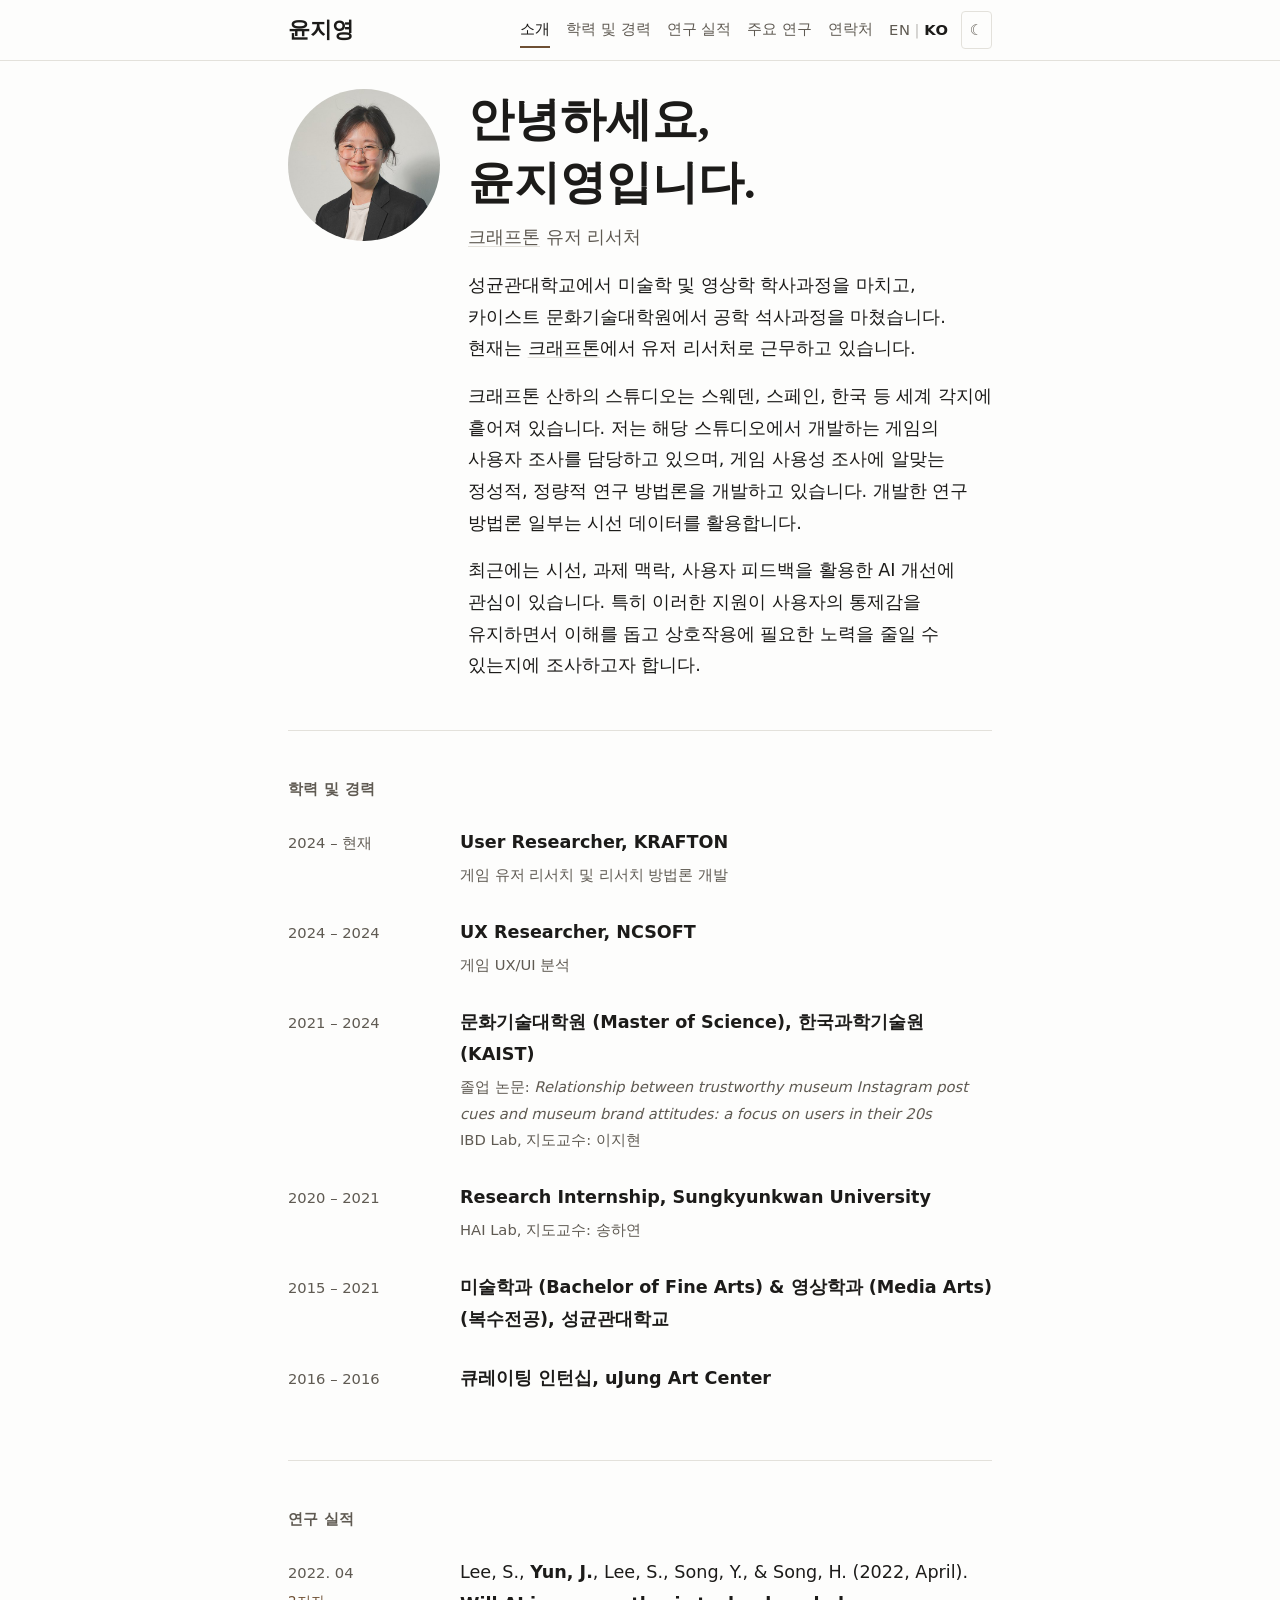
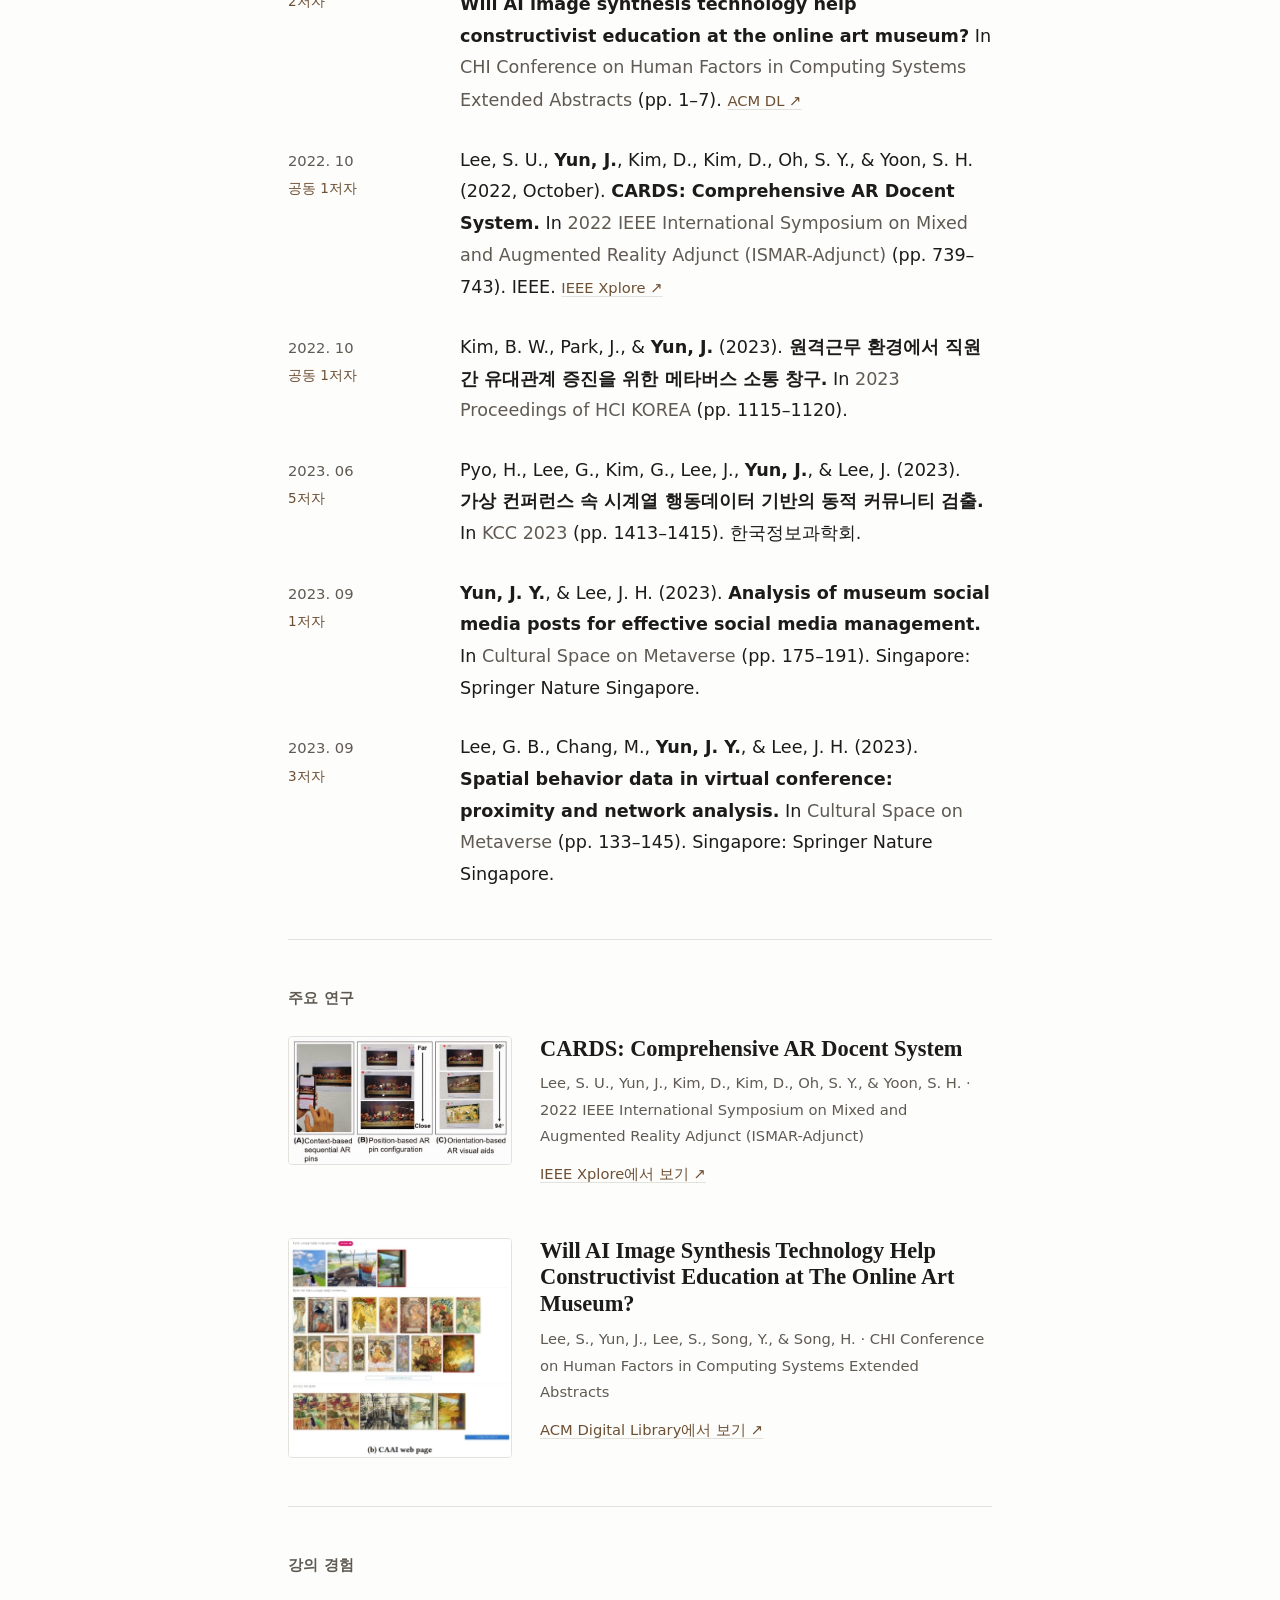
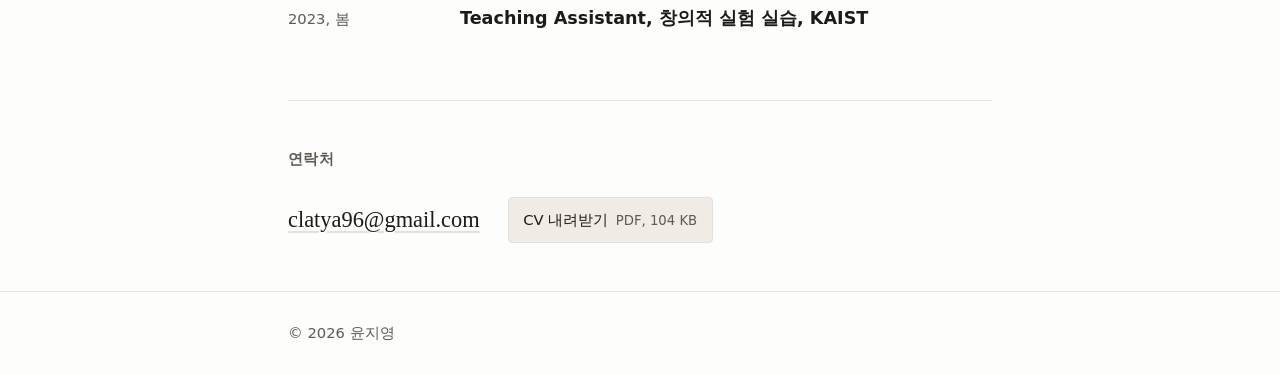
==== ko/index.html @ d7d8d095 "Initial portfolio site Static bilingual portfolio migrated from Notion, built for GitHub Pages at cl" ====
<!DOCTYPE html>
<html lang="ko">
<head>
<meta charset="utf-8">
<meta name="viewport" content="width=device-width, initial-scale=1">

<title>윤지영 &mdash; 유저 리서처</title>
<meta name="description" content="윤지영은 크래프톤의 유저 리서처로, 게임 유저 리서치 방법론과 시선 데이터, 행동 데이터를 연구합니다.">
<meta name="author" content="윤지영">

<link rel="canonical" href="https://clatya96.github.io/ko/">
<link rel="alternate" hreflang="en" href="https://clatya96.github.io/">
<link rel="alternate" hreflang="ko" href="https://clatya96.github.io/ko/">
<link rel="alternate" hreflang="x-default" href="https://clatya96.github.io/">

<meta property="og:type" content="profile">
<meta property="og:title" content="윤지영 &mdash; 유저 리서처">
<meta property="og:description" content="크래프톤 유저 리서처. 게임 유저 리서치 방법론, 시선 데이터, 행동 데이터.">
<meta property="og:url" content="https://clatya96.github.io/ko/">
<meta property="og:image" content="https://clatya96.github.io/assets/profile.jpg">
<meta property="og:locale" content="ko_KR">
<meta property="og:locale:alternate" content="en_US">
<meta name="twitter:card" content="summary">

<link rel="icon" type="image/svg+xml" href="../favicon.svg">

<!-- 테마 부트스트랩: 스타일시트보다 먼저 실행되어야 첫 페인트 전에
     data-theme 이 적용되고, 다크 모드에서 흰 화면이 번쩍이지 않습니다. -->
<script>
  try {
    var t = localStorage.getItem("theme");
    if (t) document.documentElement.setAttribute("data-theme", t);
  } catch (e) {}
</script>

<link rel="stylesheet" href="../css/style.css">

<script type="application/ld+json">
{
  "@context": "https://schema.org",
  "@type": "Person",
  "name": "윤지영",
  "alternateName": "Jiyoung Yun",
  "jobTitle": "유저 리서처",
  "email": "mailto:clatya96@gmail.com",
  "url": "https://clatya96.github.io/ko/",
  "image": "https://clatya96.github.io/assets/profile.jpg",
  "worksFor": { "@type": "Organization", "name": "KRAFTON", "url": "https://krafton.com" },
  "alumniOf": [
    { "@type": "CollegeOrUniversity", "name": "한국과학기술원 (KAIST)" },
    { "@type": "CollegeOrUniversity", "name": "성균관대학교" }
  ],
  "knowsAbout": ["게임 유저 리서치", "사용자 경험 연구", "시선 추적", "행동 데이터 분석", "인간-컴퓨터 상호작용"],
  "knowsLanguage": ["ko", "en"]
}
</script>
</head>

<body>
<a class="skip-link" href="#main">본문으로 건너뛰기</a>

<header class="site-header">
  <div class="site-header__inner">
    <a class="site-header__name" href="#main">윤지영</a>

    <nav class="site-nav" aria-label="섹션">
      <a href="#about">소개</a>
      <a href="#education">학력 및 경력</a>
      <a href="#publications">연구 실적</a>
      <a href="#featured">주요 연구</a>
      <a href="#contact">연락처</a>
    </nav>

    <div class="site-header__tools">
      <p class="lang-switch">
        <a href="../" hreflang="en" lang="en">EN</a>
        <span class="lang-switch__sep" aria-hidden="true">|</span>
        <span aria-current="true">KO</span>
      </p>
      <button class="theme-toggle" type="button" aria-pressed="false" aria-label="다크 모드로 전환">
        <span aria-hidden="true">&#9790;</span>
      </button>
    </div>
  </div>
</header>

<main id="main" class="wrap">

  <!-- ===================== 소개 ===================== -->
  <section class="section" id="about" aria-labelledby="about-h">
    <h2 class="visually-hidden" id="about-h">소개</h2>

    <div class="about">
      <img class="about__photo" src="../assets/profile.jpg" alt="윤지영 프로필 사진"
           width="512" height="512" loading="eager" decoding="async">

      <div class="about__text">
        <h1 class="about__name">안녕하세요, 윤지영입니다.</h1>
        <p class="about__role"><a href="https://krafton.com">크래프톤</a> 유저 리서처</p>

        <p>성균관대학교에서 미술학 및 영상학 학사과정을 마치고, 카이스트 문화기술대학원에서
          공학 석사과정을 마쳤습니다. 현재는 <a href="https://krafton.com">크래프톤</a>에서
          유저 리서처로 근무하고 있습니다.</p>

        <p>크래프톤 산하의 스튜디오는 스웨덴, 스페인, 한국 등 세계 각지에 흩어져 있습니다.
          저는 해당 스튜디오에서 개발하는 게임의 사용자 조사를 담당하고 있으며, 게임 사용성
          조사에 알맞는 정성적, 정량적 연구 방법론을 개발하고 있습니다. 개발한 연구 방법론
          일부는 시선 데이터를 활용합니다.</p>

        <p>최근에는 시선, 과제 맥락, 사용자 피드백을 활용한 AI 개선에 관심이 있습니다. 특히
          이러한 지원이 사용자의 통제감을 유지하면서 이해를 돕고 상호작용에 필요한 노력을 줄일
          수 있는지에 조사하고자 합니다.</p>
      </div>
    </div>
  </section>

  <!-- ===================== 학력 및 경력 ===================== -->
  <section class="section" id="education" aria-labelledby="education-h">
    <h2 class="section__title" id="education-h">학력 및 경력</h2>

    <dl class="timeline">
      <dt>2024 &ndash; 현재</dt>
      <dd>
        <span class="timeline__role">User Researcher, KRAFTON</span>
        <span class="timeline__detail">게임 유저 리서치 및 리서치 방법론 개발</span>
      </dd>

      <dt>2024 &ndash; 2024</dt>
      <dd>
        <span class="timeline__role">UX Researcher, NCSOFT</span>
        <span class="timeline__detail">게임 UX/UI 분석</span>
      </dd>

      <dt>2021 &ndash; 2024</dt>
      <dd>
        <span class="timeline__role">문화기술대학원 (Master of Science), 한국과학기술원 (KAIST)</span>
        <span class="timeline__detail">졸업 논문: <cite lang="en">Relationship between trustworthy
          museum Instagram post cues and museum brand attitudes: a focus on users in their
          20s</cite><br>IBD Lab, 지도교수: 이지현</span>
      </dd>

      <dt>2020 &ndash; 2021</dt>
      <dd>
        <span class="timeline__role">Research Internship, Sungkyunkwan University</span>
        <span class="timeline__detail">HAI Lab, 지도교수: 송하연</span>
      </dd>

      <dt>2015 &ndash; 2021</dt>
      <dd>
        <span class="timeline__role">미술학과 (Bachelor of Fine Arts) &amp; 영상학과 (Media Arts)
          (복수전공), 성균관대학교</span>
      </dd>

      <dt>2016 &ndash; 2016</dt>
      <dd>
        <span class="timeline__role">큐레이팅 인턴십, uJung Art Center</span>
      </dd>
    </dl>
  </section>

  <!-- ===================== 연구 실적 ===================== -->
  <section class="section" id="publications" aria-labelledby="publications-h">
    <h2 class="section__title" id="publications-h">연구 실적</h2>

    <ol class="pubs">
      <li class="pub">
        <p class="pub__meta">
          <time class="pub__date" datetime="2022-04">2022. 04</time>
          <span class="pub__role">2저자</span>
        </p>
        <p class="pub__cite" lang="en">
          Lee, S., <strong>Yun, J.</strong>, Lee, S., Song, Y., &amp; Song, H. (2022, April).
          <cite>Will AI image synthesis technology help constructivist education at the online
          art museum?</cite> In <span class="pub__venue">CHI Conference on Human Factors in
          Computing Systems Extended Abstracts</span> (pp. 1&ndash;7).
          <a class="pub__link" href="https://dl.acm.org/doi/10.1145/3491101.3519788">ACM DL &#8599;</a>
        </p>
      </li>

      <li class="pub">
        <p class="pub__meta">
          <time class="pub__date" datetime="2022-10">2022. 10</time>
          <span class="pub__role">공동 1저자</span>
        </p>
        <p class="pub__cite" lang="en">
          Lee, S. U., <strong>Yun, J.</strong>, Kim, D., Kim, D., Oh, S. Y., &amp; Yoon, S. H.
          (2022, October). <cite>CARDS: Comprehensive AR Docent System.</cite> In
          <span class="pub__venue">2022 IEEE International Symposium on Mixed and Augmented
          Reality Adjunct (ISMAR-Adjunct)</span> (pp. 739&ndash;743). IEEE.
          <a class="pub__link" href="https://ieeexplore.ieee.org/abstract/document/9974452">IEEE Xplore &#8599;</a>
        </p>
      </li>

      <li class="pub">
        <p class="pub__meta">
          <time class="pub__date" datetime="2022-10">2022. 10</time>
          <span class="pub__role">공동 1저자</span>
        </p>
        <p class="pub__cite">
          Kim, B. W., Park, J., &amp; <strong>Yun, J.</strong> (2023).
          <cite>원격근무 환경에서 직원 간 유대관계 증진을 위한 메타버스 소통 창구.</cite>
          In <span class="pub__venue">2023 Proceedings of HCI KOREA</span> (pp. 1115&ndash;1120).
        </p>
      </li>

      <li class="pub">
        <p class="pub__meta">
          <time class="pub__date" datetime="2023-06">2023. 06</time>
          <span class="pub__role">5저자</span>
        </p>
        <p class="pub__cite">
          Pyo, H., Lee, G., Kim, G., Lee, J., <strong>Yun, J.</strong>, &amp; Lee, J. (2023).
          <cite>가상 컨퍼런스 속 시계열 행동데이터 기반의 동적 커뮤니티 검출.</cite> In
          <span class="pub__venue">KCC 2023</span> (pp. 1413&ndash;1415). 한국정보과학회.
        </p>
      </li>

      <li class="pub">
        <p class="pub__meta">
          <time class="pub__date" datetime="2023-09">2023. 09</time>
          <span class="pub__role">1저자</span>
        </p>
        <p class="pub__cite" lang="en">
          <strong>Yun, J. Y.</strong>, &amp; Lee, J. H. (2023).
          <cite>Analysis of museum social media posts for effective social media
          management.</cite> In <span class="pub__venue">Cultural Space on Metaverse</span>
          (pp. 175&ndash;191). Singapore: Springer Nature Singapore.
        </p>
      </li>

      <li class="pub">
        <p class="pub__meta">
          <time class="pub__date" datetime="2023-09">2023. 09</time>
          <span class="pub__role">3저자</span>
        </p>
        <p class="pub__cite" lang="en">
          Lee, G. B., Chang, M., <strong>Yun, J. Y.</strong>, &amp; Lee, J. H. (2023).
          <cite>Spatial behavior data in virtual conference: proximity and network
          analysis.</cite> In <span class="pub__venue">Cultural Space on Metaverse</span>
          (pp. 133&ndash;145). Singapore: Springer Nature Singapore.
        </p>
      </li>
    </ol>
  </section>

  <!-- ===================== 주요 연구 ===================== -->
  <section class="section" id="featured" aria-labelledby="featured-h">
    <h2 class="section__title" id="featured-h">주요 연구</h2>

    <div class="featured">
      <article class="card">
        <div class="card__media">
          <img src="../assets/featured-cards.jpg"
               alt="맥락 기반 순차 AR 핀, 위치 기반 AR 핀 배치, 방향 기반 AR 시각 보조를 보여주는 세 개의 패널"
               width="550" height="317" loading="lazy" decoding="async">
        </div>
        <div>
          <h3 class="card__title" lang="en">CARDS: Comprehensive AR Docent System</h3>
          <p class="card__authors" lang="en">Lee, S. U., Yun, J., Kim, D., Kim, D., Oh, S. Y.,
            &amp; Yoon, S. H. &middot; 2022 IEEE International Symposium on Mixed and Augmented
            Reality Adjunct (ISMAR-Adjunct)</p>
          <p><a class="card__link" href="https://ieeexplore.ieee.org/abstract/document/9974452">
            IEEE Xplore에서 보기 &#8599;</a></p>
        </div>
      </article>

      <article class="card">
        <div class="card__media">
          <img src="../assets/featured-chi.jpg"
               alt="CAAI 웹 페이지 화면: 사진 선택 영역, 아르누보 화풍 참조 작품 그리드, 생성된 작품 갤러리"
               width="900" height="885" loading="lazy" decoding="async">
        </div>
        <div>
          <h3 class="card__title" lang="en">Will AI Image Synthesis Technology Help
            Constructivist Education at The Online Art Museum?</h3>
          <p class="card__authors" lang="en">Lee, S., Yun, J., Lee, S., Song, Y., &amp; Song, H.
            &middot; CHI Conference on Human Factors in Computing Systems Extended Abstracts</p>
          <p><a class="card__link" href="https://dl.acm.org/doi/10.1145/3491101.3519788">
            ACM Digital Library에서 보기 &#8599;</a></p>
        </div>
      </article>
    </div>
  </section>

  <!-- ===================== 강의 경험 ===================== -->
  <section class="section" id="teaching" aria-labelledby="teaching-h">
    <h2 class="section__title" id="teaching-h">강의 경험</h2>

    <dl class="timeline">
      <dt>2023, 봄</dt>
      <dd>
        <span class="timeline__role">Teaching Assistant, 창의적 실험 실습, KAIST</span>
      </dd>
    </dl>
  </section>

  <!-- ===================== 연락처 ===================== -->
  <section class="section" id="contact" aria-labelledby="contact-h">
    <h2 class="section__title" id="contact-h">연락처</h2>

    <div class="contact">
      <a class="contact__email" href="mailto:clatya96@gmail.com">clatya96@gmail.com</a>
      <a class="button" href="../assets/CV_JiyoungYun.pdf" type="application/pdf" target="_blank" rel="noopener">
        CV 내려받기 <span class="button__hint">PDF, 104&nbsp;KB</span>
      </a>
    </div>
  </section>

</main>

<footer class="site-footer">
  <div class="wrap">
    <p>&copy; 2026 윤지영</p>
  </div>
</footer>

<script src="../js/main.js" defer></script>
</body>
</html>
---- css/style.css ----
/* ==========================================================================
   Jiyoung Yun - portfolio
   Single stylesheet. No framework, no webfonts, no build step.
   Order: tokens -> normalize -> layout -> components -> utilities -> media
   ========================================================================== */

/* --------------------------------------------------------------------------
   1. Design tokens
   Everything visual is declared here, so colour and type changes happen in
   one place rather than being hunted through the file.
   -------------------------------------------------------------------------- */
:root {
  /* Type families. Korean faces are listed as fallbacks so Hangul renders in
     a matching style where installed; nothing is downloaded. */
  --font-display: ui-serif, Georgia, "Apple SD Gothic Neo", "Noto Serif KR", "Nanum Myeongjo", serif;
  --font-body: system-ui, -apple-system, "Segoe UI", Pretendard, "Noto Sans KR", "Malgun Gothic", sans-serif;

  /* Fluid type scale - interpolates between mobile and desktop, so there are
     no font-size media queries anywhere below. */
  --step--1: clamp(0.84rem, 0.81rem + 0.14vw, 0.92rem);
  --step-0:  clamp(1.00rem, 0.96rem + 0.20vw, 1.10rem);
  --step-1:  clamp(1.20rem, 1.12rem + 0.38vw, 1.40rem);
  --step-2:  clamp(1.50rem, 1.32rem + 0.85vw, 2.05rem);
  --step-3:  clamp(1.90rem, 1.55rem + 1.70vw, 2.90rem);

  /* Spacing */
  --space-3xs: 0.25rem;
  --space-2xs: 0.5rem;
  --space-xs:  0.75rem;
  --space-s:   1rem;
  --space-m:   1.75rem;
  --space-l:   3rem;
  --space-xl:  4.5rem;

  /* Colour - light theme */
  --bg:      #fdfdfc;
  --surface: #f5f4f1;
  --text:    #1c1b19;
  --muted:   #5f5a52;
  --rule:    #e3e1db;
  --accent:  #6d4f33;
  --accent-soft: #f0ebe4;

  --measure: 46rem;          /* about 72 characters at --step-0 */
  --radius: 4px;
  --header-h: 3.75rem;
}

/* Dark theme following the OS preference. The :not([data-theme="light"])
   selector means an explicit light choice from the toggle beats the system
   setting rather than fighting it. */
@media (prefers-color-scheme: dark) {
  :root:not([data-theme="light"]) {
    --bg:      #15171a;
    --surface: #1e2225;
    --text:    #e9e7e3;
    --muted:   #a9a49b;
    --rule:    #2f3438;
    --accent:  #d9b485;
    --accent-soft: #262b2e;
  }
}

/* Manual override, set by js/main.js and the inline head bootstrap. */
:root[data-theme="dark"] {
  --bg:      #15171a;
  --surface: #1e2225;
  --text:    #e9e7e3;
  --muted:   #a9a49b;
  --rule:    #2f3438;
  --accent:  #d9b485;
  --accent-soft: #262b2e;
}

/* --------------------------------------------------------------------------
   2. Normalize - short on purpose, no reset library
   -------------------------------------------------------------------------- */
*, *::before, *::after { box-sizing: border-box; }

html {
  -webkit-text-size-adjust: 100%;
  scroll-behavior: smooth;
  /* Anchor targets clear the sticky header instead of landing beneath it. */
  scroll-padding-top: calc(var(--header-h) + var(--space-s));
}

body {
  margin: 0;
  background: var(--bg);
  color: var(--text);
  font-family: var(--font-body);
  font-size: var(--step-0);
  line-height: 1.65;
  -webkit-font-smoothing: antialiased;
}

h1, h2, h3, h4 { font-family: var(--font-display); font-weight: 600; line-height: 1.2; margin: 0; }

p { margin: 0 0 var(--space-s); }
p:last-child { margin-bottom: 0; }

img { max-width: 100%; height: auto; display: block; }

a { color: inherit; text-decoration-color: var(--rule); text-underline-offset: 0.18em; }
a:hover { color: var(--accent); text-decoration-color: var(--accent); }

cite, em { font-style: italic; }
strong { font-weight: 650; }
ul, ol { margin: 0; padding: 0; list-style: none; }

/* Korean typography. Browsers break CJK at any character by default, which
   reads as broken mid-word; keep-all forces breaks at word boundaries. The
   overflow-wrap is the escape hatch so an unbreakable string still cannot
   cause horizontal scroll. Applied via :lang() so it also covers inline
   Korean appearing on the English page. */
:lang(ko) {
  word-break: keep-all;
  overflow-wrap: break-word;
  line-height: 1.8;
}

/* :lang() is a pseudo-class, so it outranks the bare h1-h4 selector above and
   would hand headings the 1.8 body leading. Restate it for headings. */
h1:lang(ko), h2:lang(ko), h3:lang(ko), h4:lang(ko) { line-height: 1.35; }

/* 0.1em tracking is right for uppercase Latin and far too loose for Hangul,
   which has no uppercase and already carries wide sidebearings. */
.section__title:lang(ko) { letter-spacing: 0.02em; }

/* --------------------------------------------------------------------------
   3. Layout
   -------------------------------------------------------------------------- */
.wrap {
  max-width: var(--measure);
  margin-inline: auto;
  padding-inline: var(--space-s);
}

.section { padding-block: var(--space-l); border-top: 1px solid var(--rule); }
.section:first-of-type { border-top: 0; padding-top: var(--space-m); }

/* Section heading: a small uppercase label with a rule above it, the
   academic-portfolio convention. */
.section__title {
  font-family: var(--font-body);
  font-size: var(--step--1);
  font-weight: 650;
  letter-spacing: 0.1em;
  text-transform: uppercase;
  color: var(--muted);
  margin-bottom: var(--space-m);
}

/* --------------------------------------------------------------------------
   4. Header
   -------------------------------------------------------------------------- */
.site-header {
  position: sticky;
  top: 0;
  z-index: 10;
  background: var(--bg);
  border-bottom: 1px solid var(--rule);
}

@supports (backdrop-filter: blur(8px)) {
  .site-header {
    background: color-mix(in srgb, var(--bg) 88%, transparent);
    backdrop-filter: saturate(1.4) blur(8px);
  }
}

.site-header__inner {
  max-width: var(--measure);
  margin-inline: auto;
  padding: var(--space-2xs) var(--space-s);
  display: flex;
  align-items: center;
  gap: var(--space-s);
  flex-wrap: wrap;
  min-height: var(--header-h);
}

.site-header__name {
  font-family: var(--font-display);
  font-size: var(--step-1);
  font-weight: 600;
  text-decoration: none;
  margin-right: auto;
  white-space: nowrap;
}

.site-nav { display: flex; gap: var(--space-s); font-size: var(--step--1); }

.site-nav a {
  text-decoration: none;
  color: var(--muted);
  padding-block: var(--space-3xs);
  border-bottom: 2px solid transparent;
  white-space: nowrap;
}

.site-nav a:hover { color: var(--text); }

/* Set by the scroll-spy in main.js. Styled off the ARIA attribute rather than
   a separate class, so the semantics and the visuals cannot drift apart. */
.site-nav a[aria-current="location"] {
  color: var(--text);
  border-bottom-color: var(--accent);
}

.site-header__tools {
  display: flex;
  align-items: center;
  gap: var(--space-xs);
  font-size: var(--step--1);
}

.lang-switch {
  display: flex;
  gap: var(--space-3xs);
  align-items: baseline;
  margin: 0;
  color: var(--muted);
  letter-spacing: 0.04em;
}

.lang-switch a { text-decoration: none; }
.lang-switch [aria-current] { color: var(--text); font-weight: 650; }
.lang-switch__sep { opacity: 0.4; }

.theme-toggle {
  font: inherit;
  line-height: 1;
  cursor: pointer;
  background: transparent;
  color: var(--muted);
  border: 1px solid var(--rule);
  border-radius: var(--radius);
  padding: 0.35em 0.55em;
}

.theme-toggle:hover { color: var(--text); border-color: var(--accent); }

/* --------------------------------------------------------------------------
   5. About
   -------------------------------------------------------------------------- */
.about {
  display: grid;
  grid-template-columns: 9.5rem 1fr;
  gap: var(--space-m);
  align-items: start;
}

.about__photo {
  width: 9.5rem;
  height: 9.5rem;
  border-radius: 50%;
  object-fit: cover;
  background: var(--surface);
}

.about__name { font-size: var(--step-3); margin-bottom: var(--space-2xs); }

.about__role {
  font-size: var(--step-0);
  color: var(--muted);
  margin-bottom: var(--space-s);
}

/* --------------------------------------------------------------------------
   6. Timeline (education & work, teaching)
   A <dl> styled as a two-column grid: the markup is a description list
   because date -> entry is exactly what a description list describes.
   -------------------------------------------------------------------------- */
.timeline {
  display: grid;
  grid-template-columns: 9rem 1fr;
  gap: var(--space-m);
}

.timeline dt {
  font-size: var(--step--1);
  font-variant-numeric: tabular-nums;
  color: var(--muted);
  padding-top: 0.2em;
}

.timeline dd { margin: 0; }

.timeline__role { display: block; font-weight: 650; }

.timeline__detail {
  display: block;
  color: var(--muted);
  font-size: var(--step--1);
  margin-top: var(--space-3xs);
}

/* --------------------------------------------------------------------------
   7. Publications
   -------------------------------------------------------------------------- */
.pubs { display: grid; gap: var(--space-m); }

.pub { display: grid; grid-template-columns: 9rem 1fr; gap: var(--space-m); }

.pub__meta {
  font-size: var(--step--1);
  color: var(--muted);
  margin: 0;
  padding-top: 0.2em;
}

.pub__date { display: block; font-variant-numeric: tabular-nums; }

.pub__role {
  display: block;
  font-size: 0.92em;
  color: var(--accent);
  margin-top: 0.15em;
}

.pub__cite { margin: 0; }
.pub__cite cite { font-style: normal; font-weight: 600; }
.pub__venue { color: var(--muted); }

.pub__link {
  display: inline-block;
  font-size: var(--step--1);
  color: var(--accent);
  margin-top: var(--space-3xs);
  white-space: nowrap;
}

/* --------------------------------------------------------------------------
   8. Featured cards
   -------------------------------------------------------------------------- */
.featured { display: grid; gap: var(--space-l); }

/* minmax(0, ...) is load-bearing here: without the zero minimum a wide image
   can blow out the grid track and cause horizontal overflow. */
.card {
  display: grid;
  grid-template-columns: minmax(0, 14rem) 1fr;
  gap: var(--space-m);
  align-items: start;
}

.card__media {
  background: var(--surface);
  border: 1px solid var(--rule);
  border-radius: var(--radius);
  overflow: hidden;
}

.card__media img { width: 100%; }

.card__title { font-size: var(--step-1); margin-bottom: var(--space-2xs); }

.card__authors {
  font-size: var(--step--1);
  color: var(--muted);
  margin-bottom: var(--space-2xs);
}

.card__link { font-size: var(--step--1); color: var(--accent); }

/* --------------------------------------------------------------------------
   9. Contact and CV
   -------------------------------------------------------------------------- */
.contact { display: flex; flex-wrap: wrap; gap: var(--space-m); align-items: center; }

.contact__email { font-size: var(--step-1); font-family: var(--font-display); }

.button {
  display: inline-flex;
  align-items: baseline;
  gap: 0.5em;
  font-size: var(--step--1);
  text-decoration: none;
  color: var(--text);
  background: var(--accent-soft);
  border: 1px solid var(--rule);
  border-radius: var(--radius);
  padding: 0.6em 1em;
}

.button:hover { color: var(--text); border-color: var(--accent); background: var(--surface); }
.button__hint { color: var(--muted); font-size: 0.9em; }

/* --------------------------------------------------------------------------
   10. Footer
   -------------------------------------------------------------------------- */
.site-footer {
  border-top: 1px solid var(--rule);
  padding-block: var(--space-m);
  font-size: var(--step--1);
  color: var(--muted);
}

.site-footer p { margin: 0; }

/* --------------------------------------------------------------------------
   11. Utilities and focus states
   -------------------------------------------------------------------------- */

/* Clip-rect pattern: present for screen readers and document structure,
   absent for sighted users. */
.visually-hidden {
  position: absolute !important;
  width: 1px;
  height: 1px;
  padding: 0;
  margin: -1px;
  overflow: hidden;
  clip: rect(0 0 0 0);
  clip-path: inset(50%);
  white-space: nowrap;
  border: 0;
}

.skip-link {
  position: absolute;
  left: var(--space-s);
  top: -100%;
  z-index: 20;
  background: var(--bg);
  color: var(--text);
  border: 1px solid var(--accent);
  border-radius: var(--radius);
  padding: var(--space-2xs) var(--space-s);
  text-decoration: none;
}

.skip-link:focus { top: var(--space-2xs); }

/* Never outline: none. */
:focus-visible { outline: 2px solid var(--accent); outline-offset: 3px; border-radius: 2px; }

/* --------------------------------------------------------------------------
   12. Media queries
   One layout breakpoint. Fluid type and minmax() handle the rest - stacking
   up breakpoints is where responsive CSS rots.
   -------------------------------------------------------------------------- */
@media (max-width: 40em) {
  :root { --header-h: auto; }

  .site-header__inner { padding-block: var(--space-2xs); row-gap: var(--space-2xs); }
  .site-header__name { font-size: var(--step-0); }
  .site-nav { order: 3; flex-basis: 100%; overflow-x: auto; gap: var(--space-xs); }

  .about { grid-template-columns: 1fr; gap: var(--space-s); }
  .about__photo { width: 7rem; height: 7rem; }

  .timeline, .pub, .card { grid-template-columns: 1fr; gap: var(--space-2xs); }

  .timeline dd { margin-bottom: var(--space-s); }
  .timeline dd:last-of-type { margin-bottom: 0; }

  .pubs { gap: var(--space-l); }
  .pub__meta { display: flex; gap: var(--space-2xs); align-items: baseline; }
  .pub__date, .pub__role { display: inline; margin: 0; }
  .pub__role::before { content: "\00b7\00a0"; }

  .card__media { max-width: 18rem; }
}

/* Honour the OS setting. The 0.01ms values keep transitionend and
   animationend handlers firing, which a hard disable would break. */
@media (prefers-reduced-motion: reduce) {
  html { scroll-behavior: auto; }
  *, *::before, *::after {
    animation-duration: 0.01ms !important;
    animation-iteration-count: 1 !important;
    transition-duration: 0.01ms !important;
  }
}

/* A printed copy should read as a CV handout: no chrome, URLs spelled out. */
@media print {
  :root { --bg: #fff; --text: #000; --muted: #444; --rule: #bbb; --accent: #000; }
  .site-header, .skip-link, .theme-toggle, .lang-switch, .site-footer { display: none !important; }
  body { font-size: 10.5pt; line-height: 1.45; }
  .wrap { max-width: none; padding: 0; }
  .section { padding-block: 0.6rem; break-inside: avoid; }
  .card, .pub, .timeline dd { break-inside: avoid; }
  .card__media { display: none; }
  .card { grid-template-columns: 1fr; }
  a[href^="http"]::after { content: " (" attr(href) ")"; font-size: 0.85em; color: #555; word-break: break-all; }
  .about__photo { width: 6rem; height: 6rem; }
}
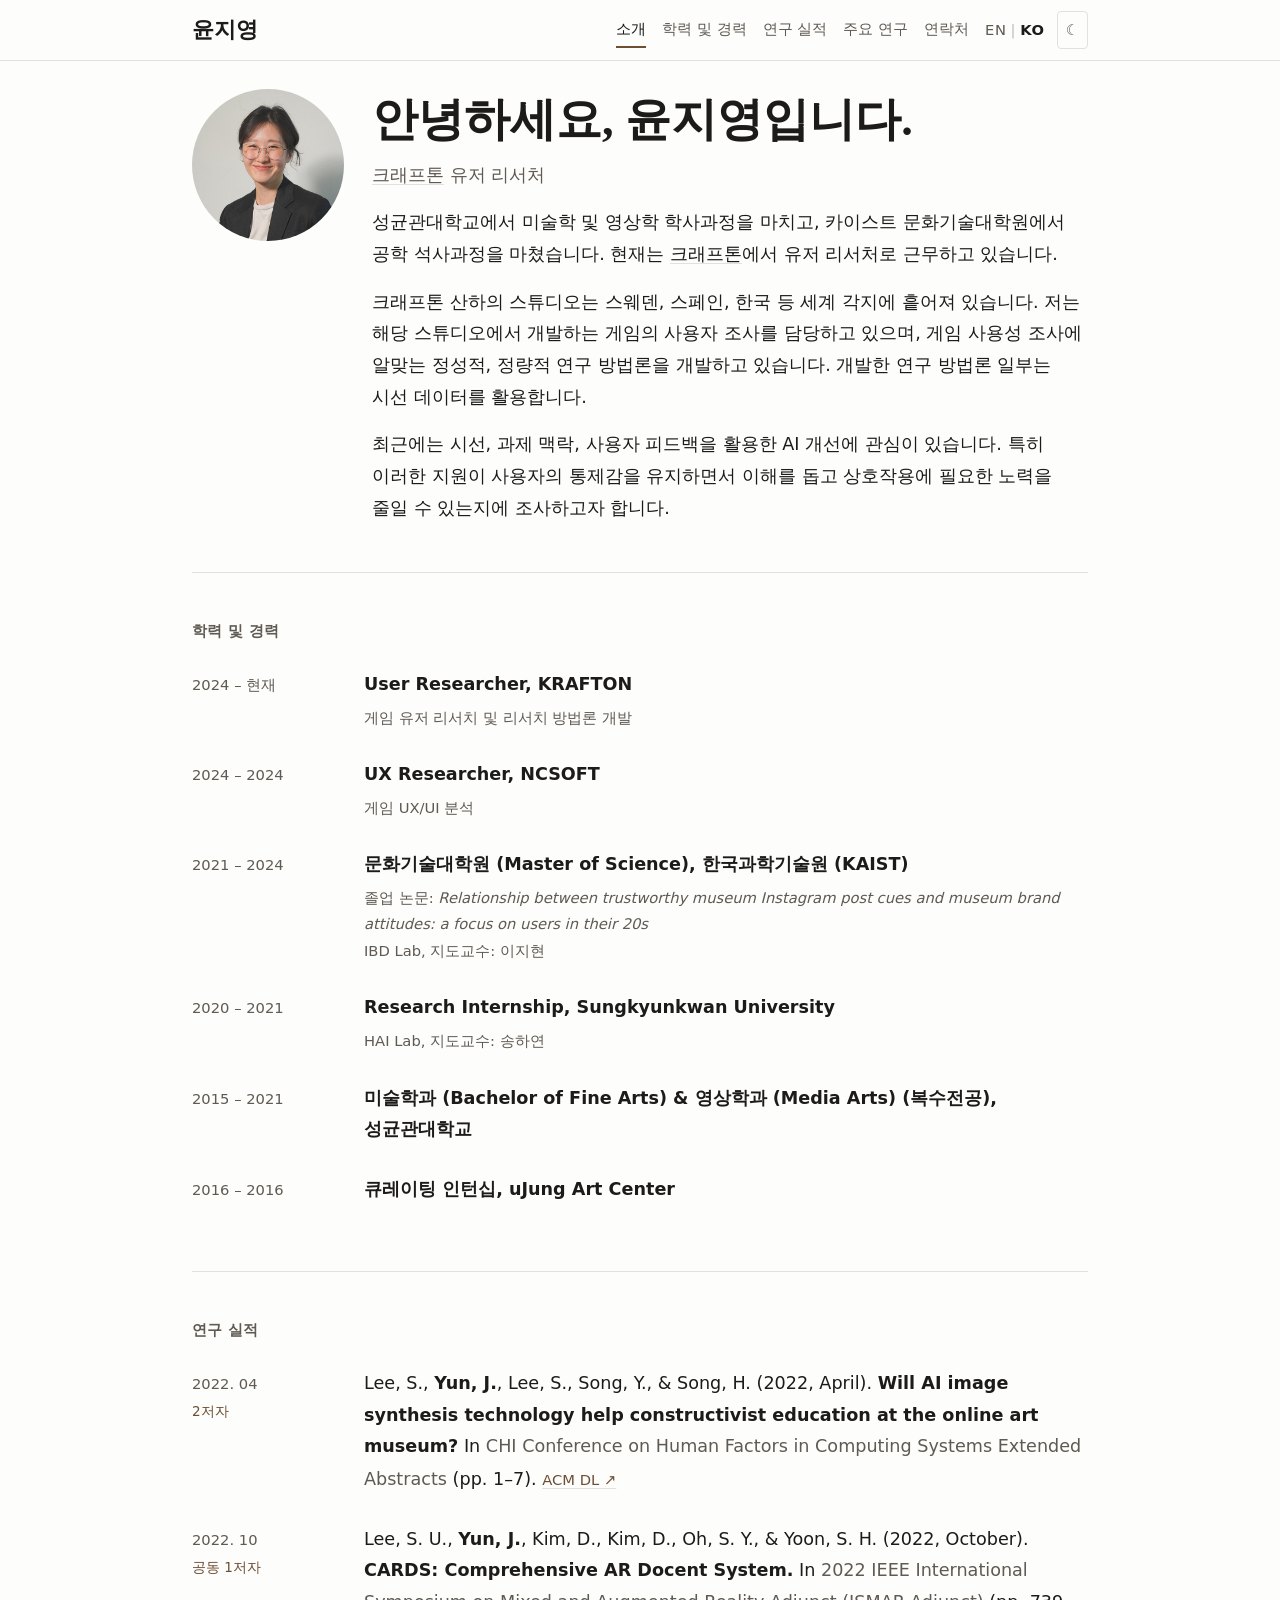
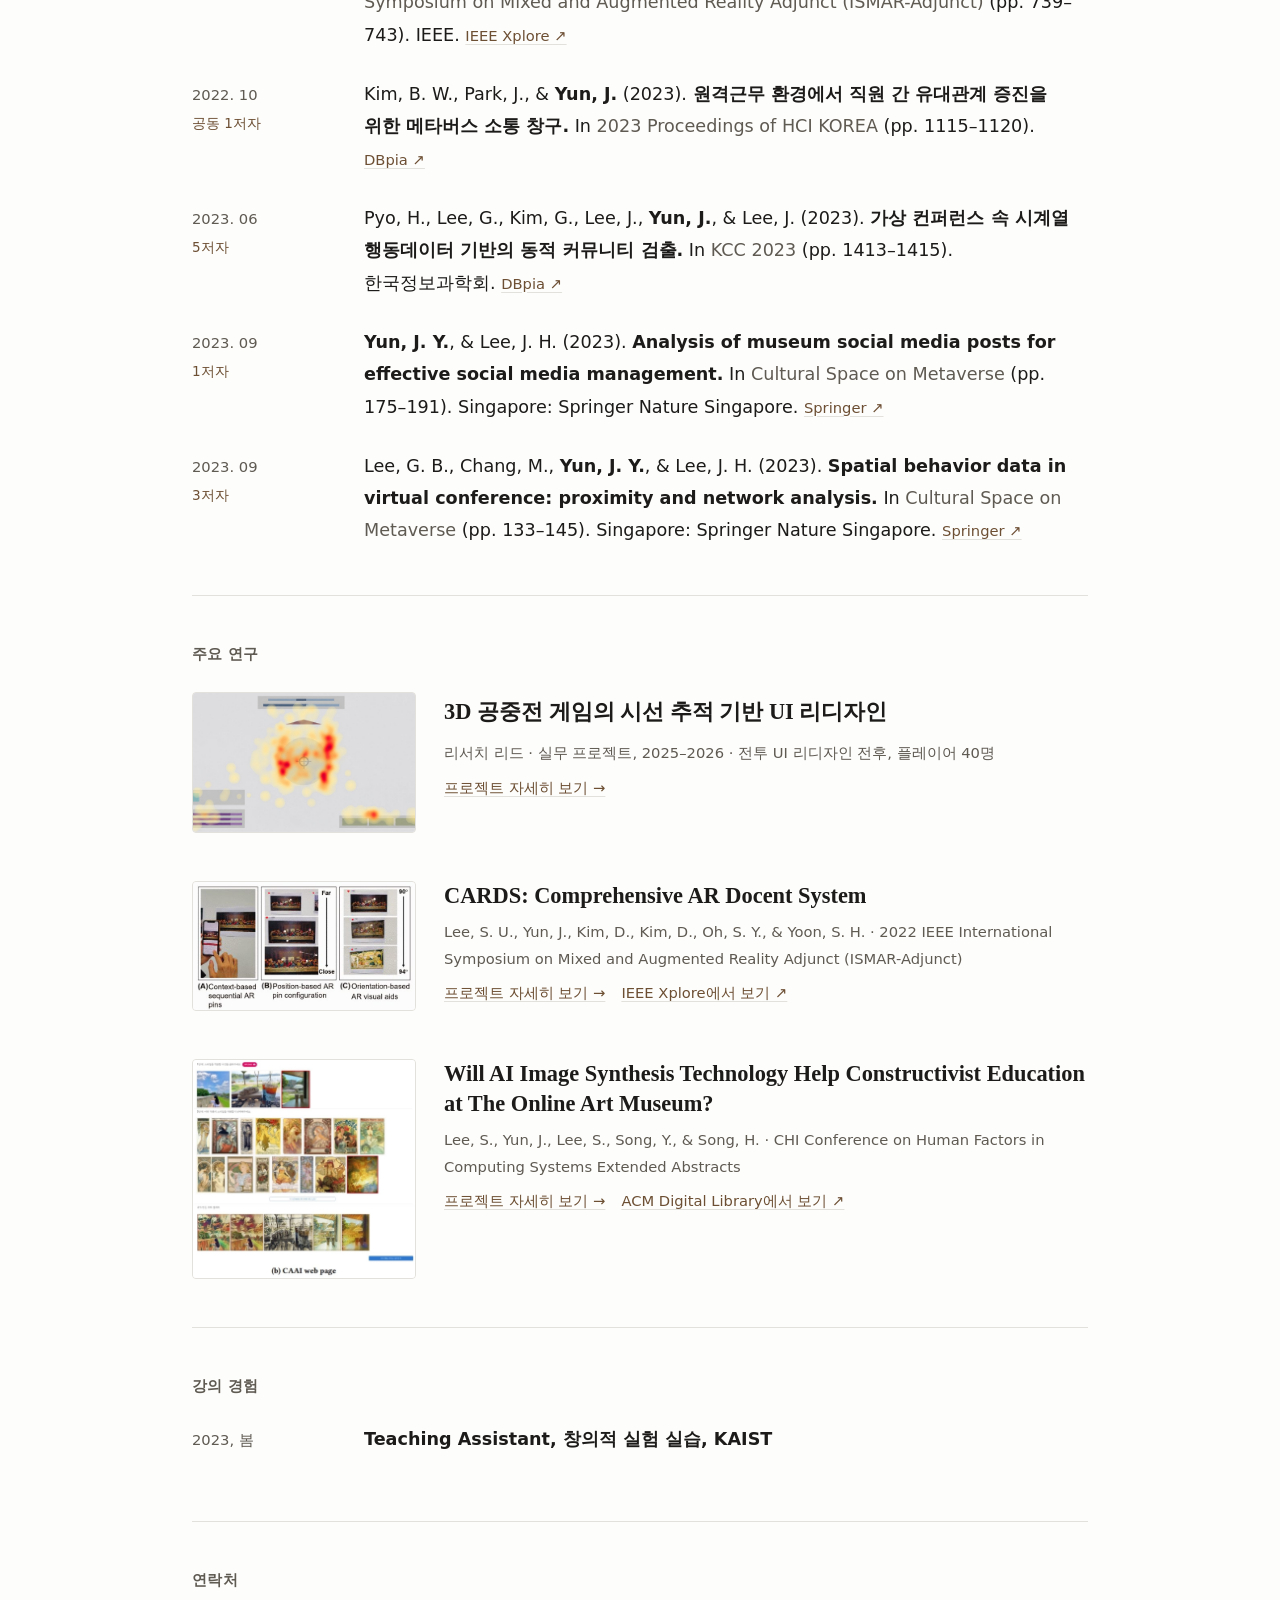
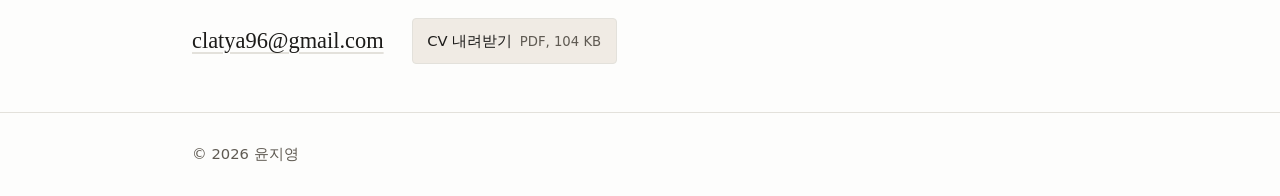
==== commit bd8aa7e0: "20261108version" ====
--- a/ko/index.html
+++ b/ko/index.html
@@ -200,6 +200,7 @@
           Kim, B. W., Park, J., &amp; <strong>Yun, J.</strong> (2023).
           <cite>원격근무 환경에서 직원 간 유대관계 증진을 위한 메타버스 소통 창구.</cite>
           In <span class="pub__venue">2023 Proceedings of HCI KOREA</span> (pp. 1115&ndash;1120).
+          <a class="pub__link" href="https://www.dbpia.co.kr/journal/articleDetail?nodeId=NODE11229814">DBpia &#8599;</a>
         </p>
       </li>
 
@@ -212,6 +213,7 @@
           Pyo, H., Lee, G., Kim, G., Lee, J., <strong>Yun, J.</strong>, &amp; Lee, J. (2023).
           <cite>가상 컨퍼런스 속 시계열 행동데이터 기반의 동적 커뮤니티 검출.</cite> In
           <span class="pub__venue">KCC 2023</span> (pp. 1413&ndash;1415). 한국정보과학회.
+          <a class="pub__link" href="https://www.dbpia.co.kr/journal/articleDetail?nodeId=NODE11488392">DBpia &#8599;</a>
         </p>
       </li>
 
@@ -225,6 +227,7 @@
           <cite>Analysis of museum social media posts for effective social media
           management.</cite> In <span class="pub__venue">Cultural Space on Metaverse</span>
           (pp. 175&ndash;191). Singapore: Springer Nature Singapore.
+          <a class="pub__link" href="https://link.springer.com/chapter/10.1007/978-981-99-2314-4_11">Springer &#8599;</a>
         </p>
       </li>
 
@@ -238,6 +241,7 @@
           <cite>Spatial behavior data in virtual conference: proximity and network
           analysis.</cite> In <span class="pub__venue">Cultural Space on Metaverse</span>
           (pp. 133&ndash;145). Singapore: Springer Nature Singapore.
+          <a class="pub__link" href="https://link.springer.com/chapter/10.1007/978-981-99-2314-4_8">Springer &#8599;</a>
         </p>
       </li>
     </ol>
@@ -250,33 +254,69 @@
     <div class="featured">
       <article class="card">
         <div class="card__media">
-          <img src="../assets/featured-cards.jpg"
-               alt="맥락 기반 순차 AR 핀, 위치 기반 AR 핀 배치, 방향 기반 AR 시각 보조를 보여주는 세 개의 패널"
-               width="550" height="317" loading="lazy" decoding="async">
+          <!-- tabindex="-1": 아래 제목 링크와 목적지가 같으므로 탭 정지점을
+               두 번 만들지 않습니다. -->
+          <a href="projects/eye-tracking-ui.html" tabindex="-1">
+            <img src="../assets/featured-aerial.jpg"
+                 alt="단순화된 전투 HUD에서의 초보 플레이어 시선 히트맵 예시. 중앙 전투 영역 주변으로 모여 있습니다."
+                 width="550" height="344" loading="lazy" decoding="async">
+          </a>
         </div>
         <div>
-          <h3 class="card__title" lang="en">CARDS: Comprehensive AR Docent System</h3>
+          <h3 class="card__title"><a href="projects/eye-tracking-ui.html">3D 공중전 게임의
+            시선 추적 기반 UI 리디자인</a></h3>
+          <p class="card__authors">리서치 리드 &middot; 실무 프로젝트, 2025&ndash;2026
+            &middot; 전투 UI 리디자인 전후, 플레이어 40명</p>
+          <p class="card__links">
+            <a class="card__link" href="projects/eye-tracking-ui.html">프로젝트 자세히 보기 &rarr;</a>
+          </p>
+        </div>
+      </article>
+
+      <article class="card">
+        <div class="card__media">
+          <!-- tabindex="-1": 아래 제목 링크와 목적지가 같으므로 탭 정지점을
+               두 번 만들지 않습니다. -->
+          <a href="projects/cards.html" tabindex="-1">
+            <img src="../assets/featured-cards.jpg"
+                 alt="맥락 기반 순차 AR 핀, 위치 기반 AR 핀 배치, 방향 기반 AR 시각 보조를 보여주는 세 개의 패널"
+                 width="550" height="317" loading="lazy" decoding="async">
+          </a>
+        </div>
+        <div>
+          <h3 class="card__title"><a href="projects/cards.html" lang="en">CARDS: Comprehensive AR
+            Docent System</a></h3>
           <p class="card__authors" lang="en">Lee, S. U., Yun, J., Kim, D., Kim, D., Oh, S. Y.,
             &amp; Yoon, S. H. &middot; 2022 IEEE International Symposium on Mixed and Augmented
             Reality Adjunct (ISMAR-Adjunct)</p>
-          <p><a class="card__link" href="https://ieeexplore.ieee.org/abstract/document/9974452">
-            IEEE Xplore에서 보기 &#8599;</a></p>
+          <p class="card__links">
+            <a class="card__link" href="projects/cards.html">프로젝트 자세히 보기 &rarr;</a>
+            <a class="card__link" href="https://ieeexplore.ieee.org/abstract/document/9974452">
+              IEEE Xplore에서 보기 &#8599;</a>
+          </p>
         </div>
       </article>
 
       <article class="card">
         <div class="card__media">
-          <img src="../assets/featured-chi.jpg"
-               alt="CAAI 웹 페이지 화면: 사진 선택 영역, 아르누보 화풍 참조 작품 그리드, 생성된 작품 갤러리"
-               width="900" height="885" loading="lazy" decoding="async">
+          <!-- tabindex="-1": 아래 제목 링크와 목적지가 같으므로 탭 정지점을
+               두 번 만들지 않습니다. -->
+          <a href="projects/ai-art-museum.html" tabindex="-1">
+            <img src="../assets/featured-chi.jpg"
+                 alt="CAAI 웹 페이지 화면: 사진 선택 영역, 아르누보 화풍 참조 작품 그리드, 생성된 작품 갤러리"
+                 width="900" height="885" loading="lazy" decoding="async">
+          </a>
         </div>
         <div>
-          <h3 class="card__title" lang="en">Will AI Image Synthesis Technology Help
-            Constructivist Education at The Online Art Museum?</h3>
+          <h3 class="card__title"><a href="projects/ai-art-museum.html" lang="en">Will AI Image
+            Synthesis Technology Help Constructivist Education at The Online Art Museum?</a></h3>
           <p class="card__authors" lang="en">Lee, S., Yun, J., Lee, S., Song, Y., &amp; Song, H.
             &middot; CHI Conference on Human Factors in Computing Systems Extended Abstracts</p>
-          <p><a class="card__link" href="https://dl.acm.org/doi/10.1145/3491101.3519788">
-            ACM Digital Library에서 보기 &#8599;</a></p>
+          <p class="card__links">
+            <a class="card__link" href="projects/ai-art-museum.html">프로젝트 자세히 보기 &rarr;</a>
+            <a class="card__link" href="https://dl.acm.org/doi/10.1145/3491101.3519788">
+              ACM Digital Library에서 보기 &#8599;</a>
+          </p>
         </div>
       </article>
     </div>
--- a/css/style.css
+++ b/css/style.css
@@ -41,7 +41,7 @@
   --accent:  #6d4f33;
   --accent-soft: #f0ebe4;
 
-  --measure: 46rem;          /* about 72 characters at --step-0 */
+  --measure: 58rem;          /* about 90 characters at --step-0 */
   --radius: 4px;
   --header-h: 3.75rem;
 }
@@ -364,8 +364,167 @@
 
 .card__link { font-size: var(--step--1); color: var(--accent); }
 
-/* --------------------------------------------------------------------------
-   9. Contact and CV
+/* Case study and publisher links sit on one row; wrapping rather than
+   stacking keeps the card compact on a narrow screen. */
+.card__links { display: flex; flex-wrap: wrap; gap: var(--space-2xs) var(--space-s); }
+
+/* The whole card heading is a link on the index pages, so the hit area is the
+   title rather than a separate "read more". Underline only on hover, so a
+   grid of cards does not read as a wall of underlines. */
+.card__title a { text-decoration: none; }
+.card__title a:hover { text-decoration: underline; text-decoration-color: var(--accent); }
+
+/* --------------------------------------------------------------------------
+   9. Project case study (projects/*.html)
+   Reuses the tokens, .section, .timeline and .button vocabulary from above;
+   only the page-specific pieces are declared here.
+   -------------------------------------------------------------------------- */
+.backlink {
+  font-size: var(--step--1);
+  color: var(--muted);
+  padding-top: var(--space-m);
+}
+
+.backlink a { text-decoration: none; }
+.backlink a:hover { text-decoration: underline; }
+
+/* The head block opens the page, so it loses the top rule that .section
+   would otherwise draw directly under the back link. */
+.project__head { border-top: 0; padding-top: var(--space-s); }
+
+.project__eyebrow {
+  font-size: var(--step--1);
+  letter-spacing: 0.1em;
+  text-transform: uppercase;
+  color: var(--muted);
+  margin-bottom: var(--space-2xs);
+}
+
+.project__title { font-size: var(--step-3); margin-bottom: var(--space-s); }
+
+/* Capped tighter than --measure: a lede set to the full column width is hard
+   to track across at this size. */
+.project__lede {
+  font-size: var(--step-1);
+  color: var(--muted);
+  max-width: 42rem;
+  margin-bottom: var(--space-m);
+}
+
+.project__meta { margin-bottom: var(--space-m); }
+.project__meta cite { font-style: normal; font-weight: 600; }
+
+.actions { display: flex; flex-wrap: wrap; gap: var(--space-xs); }
+
+/* --- Figure --- */
+.figure { margin: 0; }
+
+.figure img {
+  width: 100%;
+  background: var(--surface);
+  border: 1px solid var(--rule);
+  border-radius: var(--radius);
+}
+
+.figure figcaption {
+  font-size: var(--step--1);
+  color: var(--muted);
+  margin-top: var(--space-2xs);
+  max-width: 42rem;
+}
+
+/* Labels for an image that holds two panels side by side, one under each half.
+   Stays two columns on narrow screens because the image itself does not stack. */
+.figure__labels {
+  display: grid;
+  grid-template-columns: 1fr 1fr;
+  gap: var(--space-xs);
+}
+
+.figure__labels p {
+  font-size: var(--step--1);
+  color: var(--muted);
+  margin: var(--space-3xs) 0 0;
+}
+
+/* --- Image placeholder ---
+   A slot for a figure that does not exist yet. Dashed rather than solid so it
+   never reads as a deliberate empty panel, and it holds the aspect ratio the
+   real image will occupy, so dropping the file in does not reflow the page. */
+.placeholder {
+  display: grid;
+  place-content: center;
+  justify-items: center;
+  gap: var(--space-3xs);
+  aspect-ratio: 16 / 9;
+  padding: var(--space-s);
+  text-align: center;
+  background: var(--surface);
+  border: 1px dashed var(--rule);
+  border-radius: var(--radius);
+}
+
+.placeholder__name {
+  font-family: ui-monospace, SFMono-Regular, Menlo, Consolas, monospace;
+  font-size: var(--step--1);
+  color: var(--text);
+  margin: 0;
+  word-break: break-all;
+}
+
+.placeholder__hint { font-size: var(--step--1); color: var(--muted); margin: 0; }
+
+/* In a card thumbnail the box is only ~14rem wide, so the filename alone fits. */
+.card__media .placeholder { aspect-ratio: 16 / 10; border: 0; border-radius: 0; }
+.card__media .placeholder__hint { display: none; }
+
+/* --- Note / disclaimer --- */
+.note {
+  font-size: var(--step--1);
+  color: var(--muted);
+  border-left: 2px solid var(--accent);
+  padding-left: var(--space-s);
+  margin-bottom: var(--space-m);
+}
+
+/* --- Numbered feature blocks --- */
+.features { display: grid; gap: var(--space-l); }
+
+.feature {
+  display: grid;
+  grid-template-columns: 4rem 1fr;
+  gap: var(--space-m);
+  align-items: start;
+}
+
+.feature__num {
+  font-family: var(--font-display);
+  font-size: var(--step-2);
+  line-height: 1;
+  color: var(--accent);
+  margin: 0;
+  padding-top: 0.1em;
+  font-variant-numeric: tabular-nums;
+}
+
+.feature__title { font-size: var(--step-1); margin-bottom: var(--space-2xs); }
+
+/* list-style is cleared globally in the normalize block, so the marker is
+   drawn here instead - an em dash in the accent colour rather than a bullet,
+   which suits the serif/sans pairing better. */
+.bullets { color: var(--muted); font-size: var(--step--1); }
+
+.bullets li { position: relative; padding-left: 1.2em; margin-top: var(--space-2xs); }
+
+.bullets li::before {
+  content: "\2014";
+  position: absolute;
+  left: 0;
+  color: var(--accent);
+}
+
+/* --------------------------------------------------------------------------
+   10. Contact and CV
    -------------------------------------------------------------------------- */
 .contact { display: flex; flex-wrap: wrap; gap: var(--space-m); align-items: center; }
 
@@ -388,7 +547,7 @@
 .button__hint { color: var(--muted); font-size: 0.9em; }
 
 /* --------------------------------------------------------------------------
-   10. Footer
+   11. Footer
    -------------------------------------------------------------------------- */
 .site-footer {
   border-top: 1px solid var(--rule);
@@ -400,7 +559,7 @@
 .site-footer p { margin: 0; }
 
 /* --------------------------------------------------------------------------
-   11. Utilities and focus states
+   12. Utilities and focus states
    -------------------------------------------------------------------------- */
 
 /* Clip-rect pattern: present for screen readers and document structure,
@@ -437,7 +596,7 @@
 :focus-visible { outline: 2px solid var(--accent); outline-offset: 3px; border-radius: 2px; }
 
 /* --------------------------------------------------------------------------
-   12. Media queries
+   13. Media queries
    One layout breakpoint. Fluid type and minmax() handle the rest - stacking
    up breakpoints is where responsive CSS rots.
    -------------------------------------------------------------------------- */
@@ -462,6 +621,12 @@
   .pub__role::before { content: "\00b7\00a0"; }
 
   .card__media { max-width: 18rem; }
+
+  /* Case study: the number sits above its heading rather than beside it, so
+     the body copy keeps the full column width on a narrow screen. */
+  .feature { grid-template-columns: 1fr; gap: var(--space-2xs); }  .feature__num { font-size: var(--step-1); }
+  .project__lede { font-size: var(--step-0); }
+  .actions .button { flex: 1 1 auto; justify-content: center; }
 }
 
 /* Honour the OS setting. The 0.01ms values keep transitionend and
@@ -485,6 +650,8 @@
   .card, .pub, .timeline dd { break-inside: avoid; }
   .card__media { display: none; }
   .card { grid-template-columns: 1fr; }
+  .backlink, .actions { display: none !important; }
+  .feature, .figure { break-inside: avoid; }
   a[href^="http"]::after { content: " (" attr(href) ")"; font-size: 0.85em; color: #555; word-break: break-all; }
   .about__photo { width: 6rem; height: 6rem; }
 }
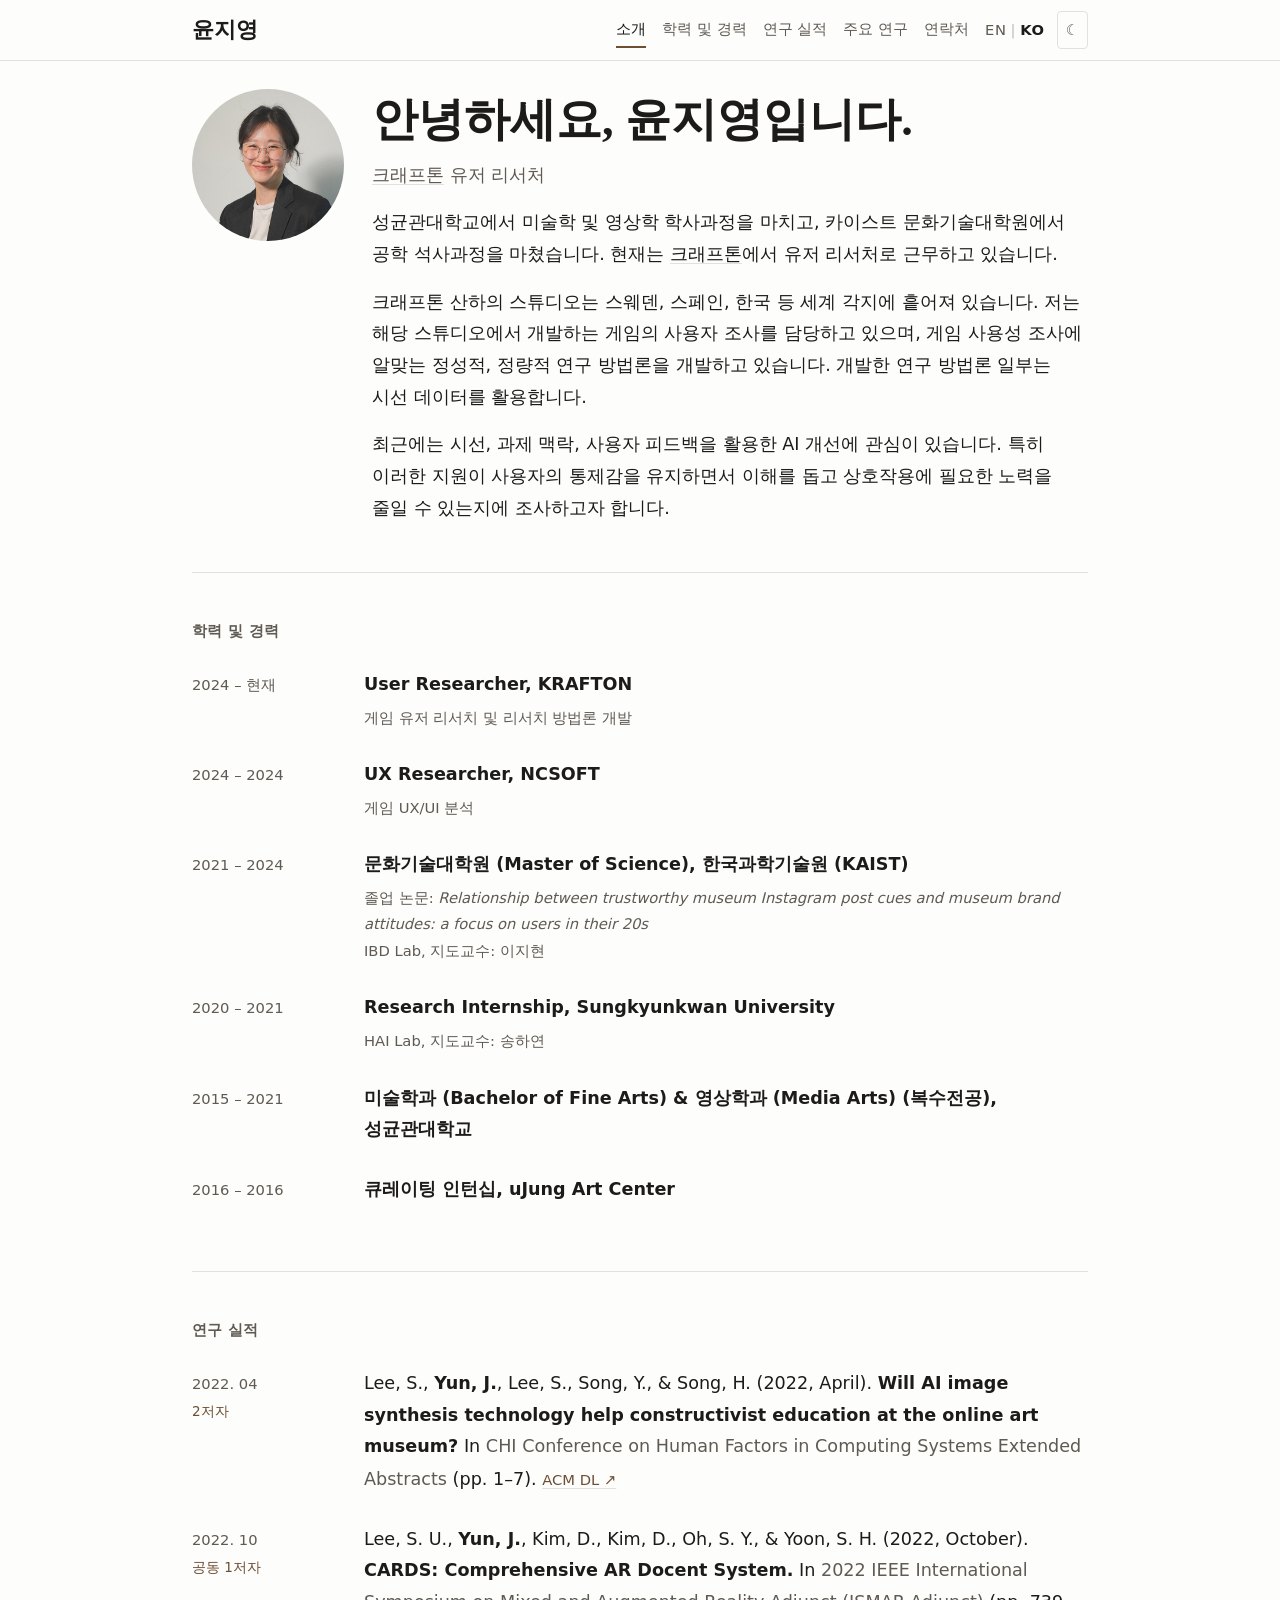
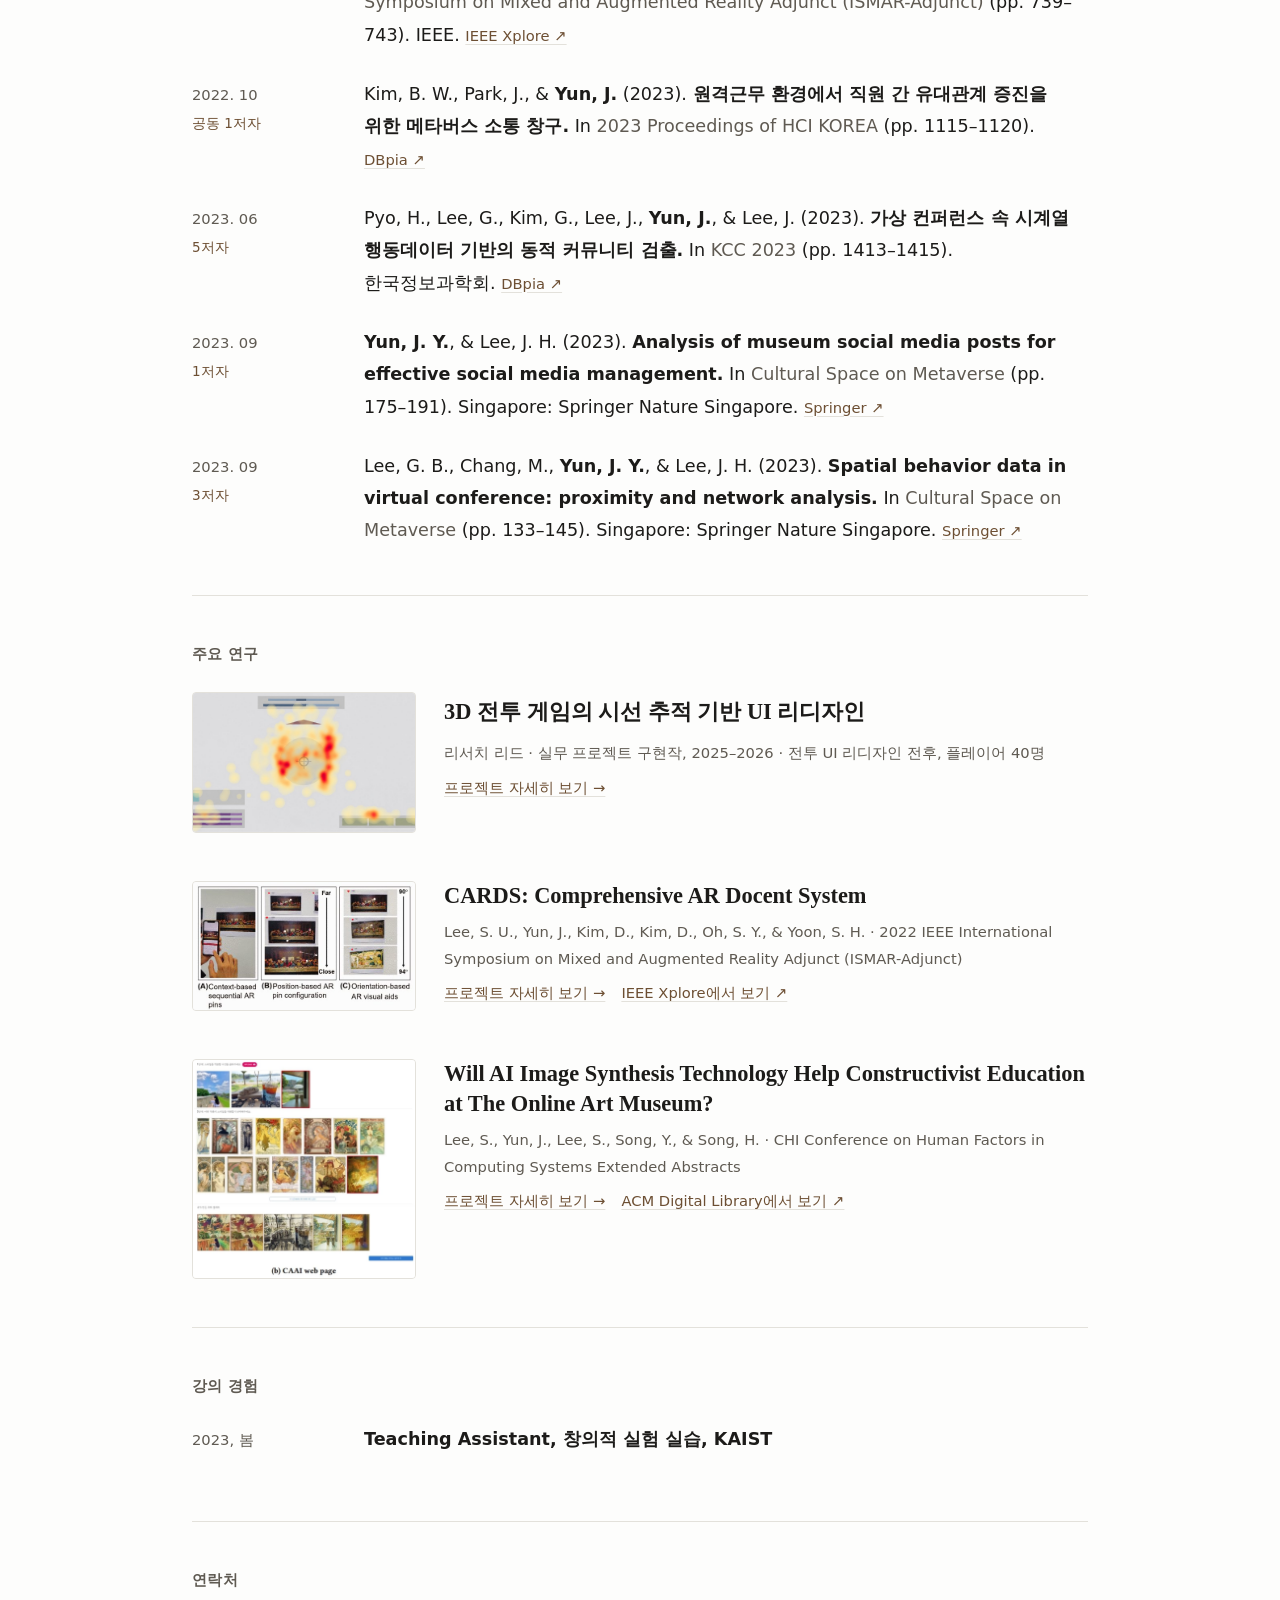
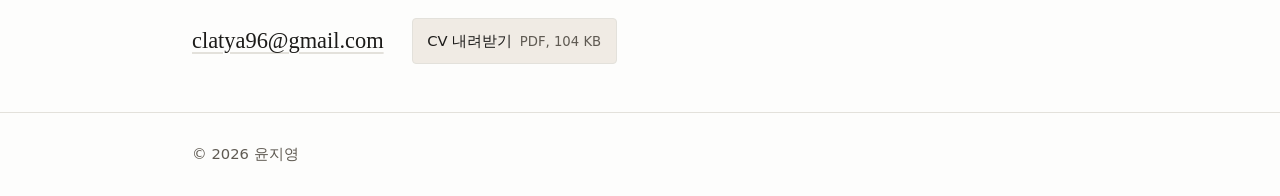
==== commit c802baf1: "20261108.v3" ====
--- a/ko/index.html
+++ b/ko/index.html
@@ -263,9 +263,9 @@
           </a>
         </div>
         <div>
-          <h3 class="card__title"><a href="projects/eye-tracking-ui.html">3D 공중전 게임의
+          <h3 class="card__title"><a href="projects/eye-tracking-ui.html">3D 전투 게임의
             시선 추적 기반 UI 리디자인</a></h3>
-          <p class="card__authors">리서치 리드 &middot; 실무 프로젝트, 2025&ndash;2026
+          <p class="card__authors">리서치 리드 &middot; 실무 프로젝트 구현작, 2025&ndash;2026
             &middot; 전투 UI 리디자인 전후, 플레이어 40명</p>
           <p class="card__links">
             <a class="card__link" href="projects/eye-tracking-ui.html">프로젝트 자세히 보기 &rarr;</a>
